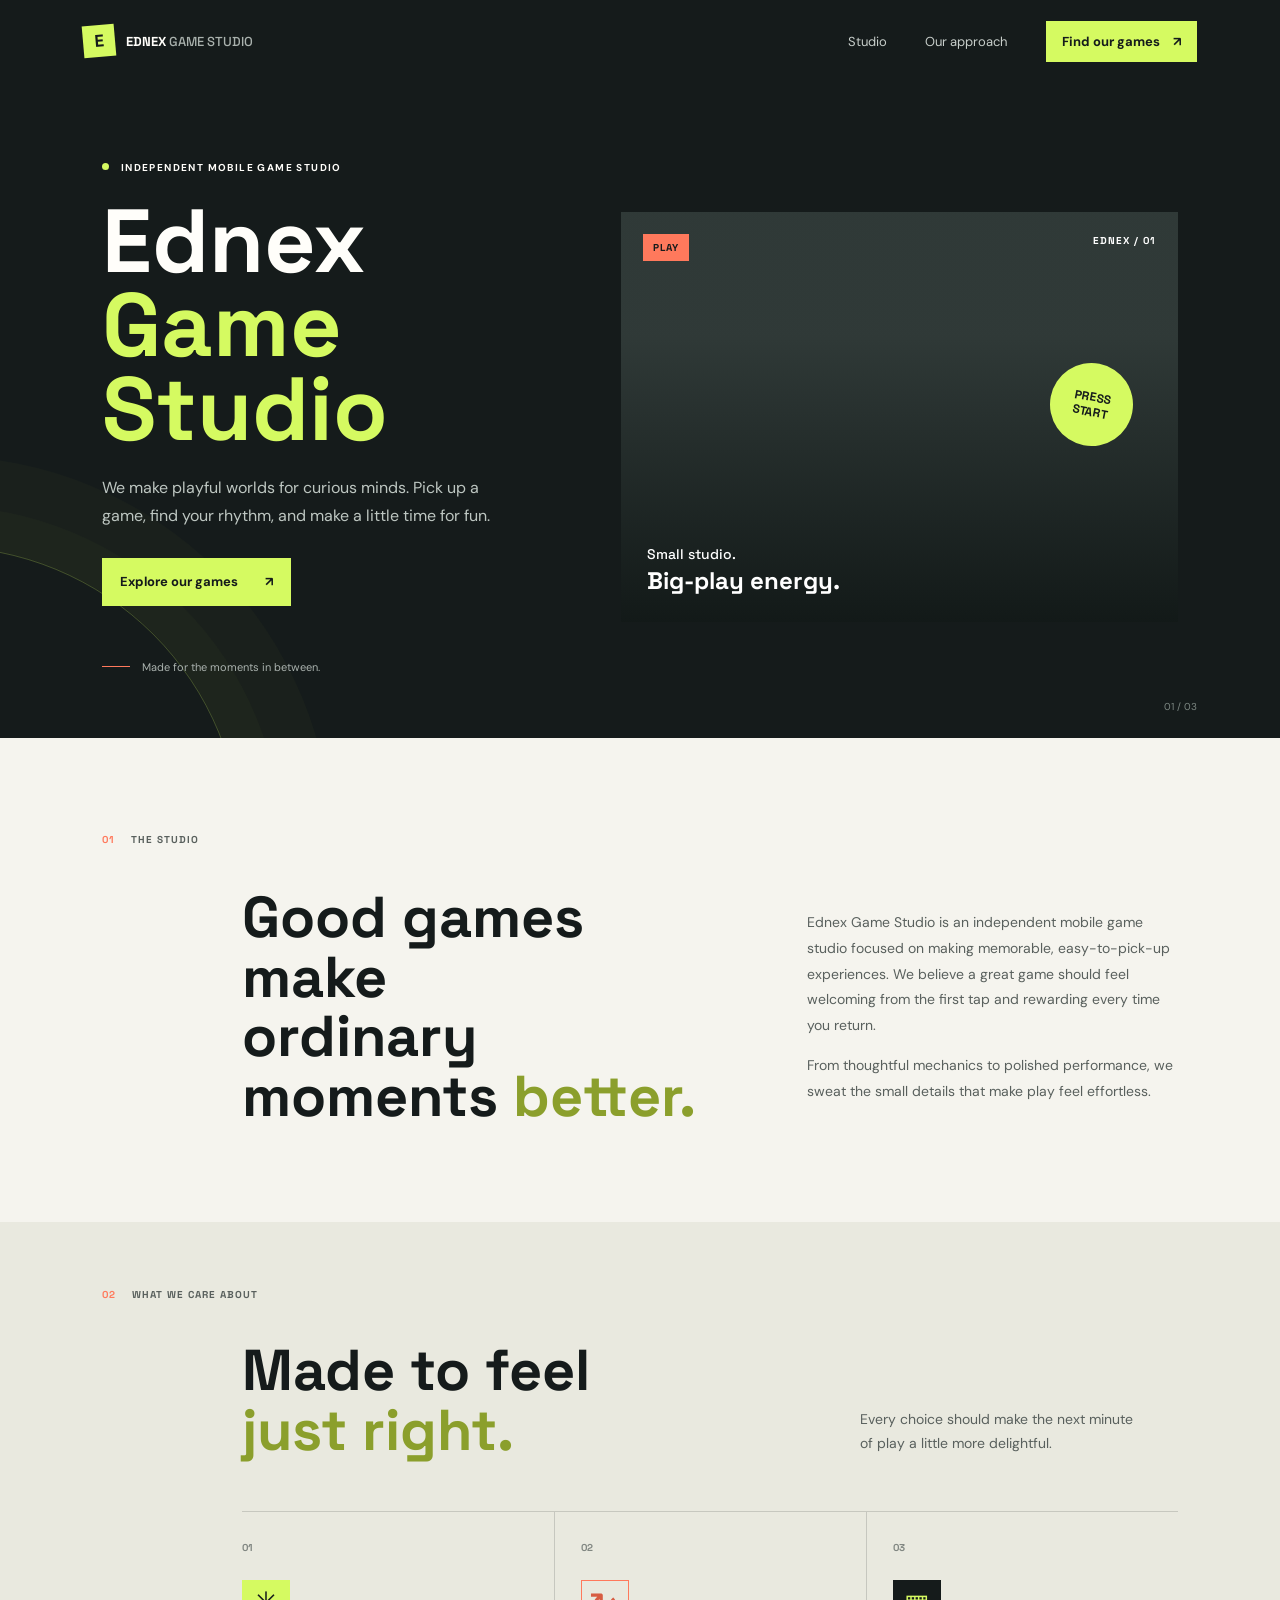
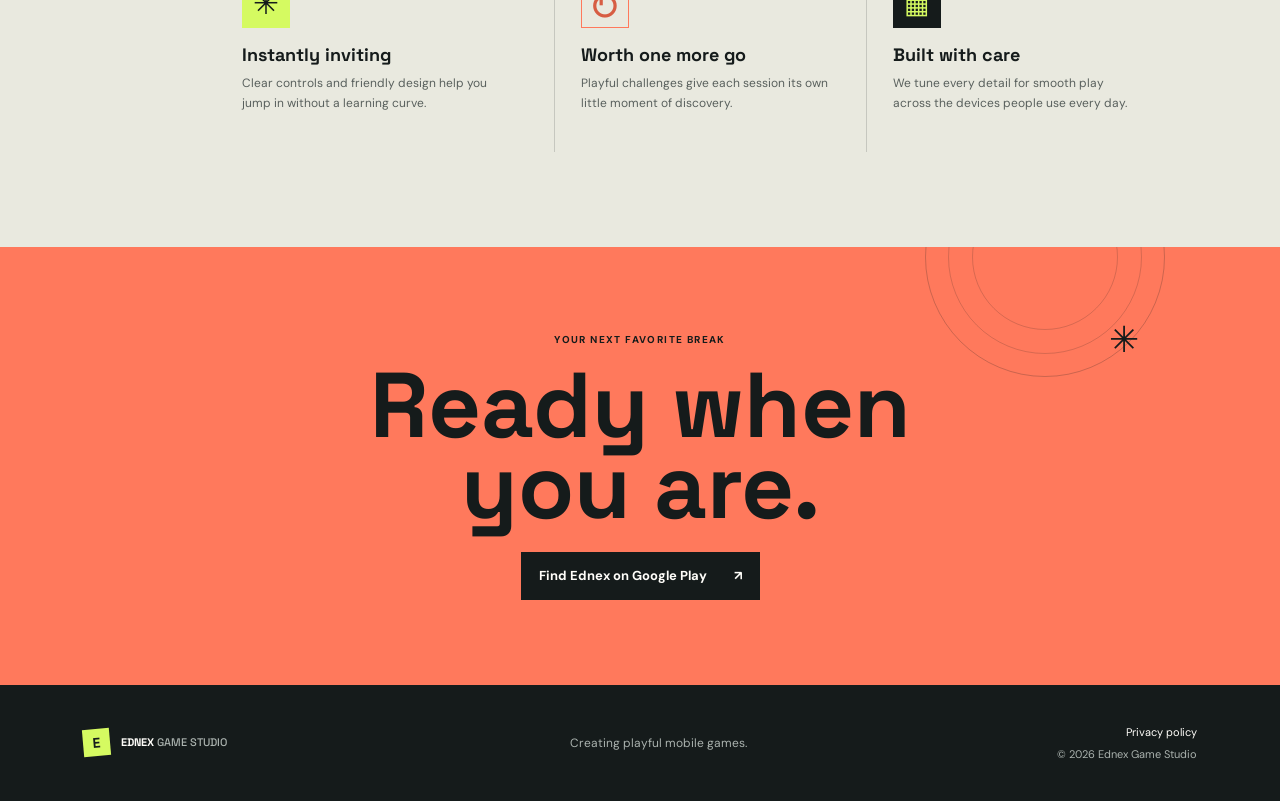
==== index.html @ 8e56c3a9 "Add Ednex Game Studio website" ====
<!doctype html>
<html lang="en">
<head>
  <meta charset="utf-8">
  <meta name="viewport" content="width=device-width, initial-scale=1">
  <meta name="theme-color" content="#151b1b">
  <meta name="description" content="Ednex Game Studio creates playful mobile games made for curious minds and quick breaks.">
  <title>Ednex Game Studio | Play a little different</title>
  <link rel="preconnect" href="https://fonts.googleapis.com">
  <link rel="preconnect" href="https://fonts.gstatic.com" crossorigin>
  <link href="https://fonts.googleapis.com/css2?family=DM+Sans:wght@400;500;600;700&family=Space+Grotesk:wght@500;600;700&display=swap" rel="stylesheet">
  <link rel="stylesheet" href="styles.css">
</head>
<body>
  <header class="site-header">
    <a class="brand" href="index.html" aria-label="Ednex Game Studio home">
      <span class="brand-mark" aria-hidden="true">E</span>
      <span>EDNEX <span class="brand-light">GAME STUDIO</span></span>
    </a>
    <nav aria-label="Main navigation">
      <a href="#studio">Studio</a>
      <a href="#approach">Our approach</a>
      <a class="nav-cta" href="https://play.google.com/store/search?q=Ednex%20Game%20Studio&c=apps" target="_blank" rel="noreferrer">Find our games <span aria-hidden="true">↗</span></a>
    </nav>
  </header>

  <main>
    <section class="hero" aria-labelledby="hero-title">
      <div class="hero-copy">
        <p class="eyebrow"><span class="status-dot"></span> INDEPENDENT MOBILE GAME STUDIO</p>
        <h1 id="hero-title">Ednex<br><span>Game Studio</span></h1>
        <p class="hero-description">We make playful worlds for curious minds. Pick up a game, find your rhythm, and make a little time for fun.</p>
        <a class="button button-lime" href="https://play.google.com/store/search?q=Ednex%20Game%20Studio&c=apps" target="_blank" rel="noreferrer">Explore our games <span aria-hidden="true">↗</span></a>
        <div class="hero-note"><span class="note-line"></span> Made for the moments in between.</div>
      </div>
      <div class="hero-art" role="img" aria-label="Colorful gaming setup with a controller and screen">
        <div class="art-label"><span>PLAY</span><span>EDNEX / 01</span></div>
        <div class="art-sticker" aria-hidden="true">PRESS<br>START</div>
        <div class="art-caption"><span>Small studio.</span><strong>Big-play energy.</strong></div>
      </div>
      <div class="hero-index" aria-hidden="true">01 / 03</div>
    </section>

    <section class="studio-section" id="studio">
      <div class="section-marker"><span>01</span><span>THE STUDIO</span></div>
      <div class="studio-content">
        <h2>Good games make<br>ordinary moments <em>better.</em></h2>
        <div class="studio-text">
          <p>Ednex Game Studio is an independent mobile game studio focused on making memorable, easy-to-pick-up experiences. We believe a great game should feel welcoming from the first tap and rewarding every time you return.</p>
          <p>From thoughtful mechanics to polished performance, we sweat the small details that make play feel effortless.</p>
        </div>
      </div>
    </section>

    <section class="approach-section" id="approach">
      <div class="section-marker"><span>02</span><span>WHAT WE CARE ABOUT</span></div>
      <div class="approach-heading"><h2>Made to feel<br><em>just right.</em></h2><p>Every choice should make the next minute of play a little more delightful.</p></div>
      <div class="principles">
        <article class="principle">
          <span class="principle-number">01</span>
          <div class="principle-symbol symbol-spark" aria-hidden="true">✳</div>
          <h3>Instantly inviting</h3>
          <p>Clear controls and friendly design help you jump in without a learning curve.</p>
        </article>
        <article class="principle">
          <span class="principle-number">02</span>
          <div class="principle-symbol symbol-loop" aria-hidden="true">↻</div>
          <h3>Worth one more go</h3>
          <p>Playful challenges give each session its own little moment of discovery.</p>
        </article>
        <article class="principle">
          <span class="principle-number">03</span>
          <div class="principle-symbol symbol-pixel" aria-hidden="true">▦</div>
          <h3>Built with care</h3>
          <p>We tune every detail for smooth play across the devices people use every day.</p>
        </article>
      </div>
    </section>

    <section class="play-section">
      <div class="play-orbit" aria-hidden="true"><span>✳</span></div>
      <p class="eyebrow">YOUR NEXT FAVORITE BREAK</p>
      <h2>Ready when<br>you are.</h2>
      <a class="button button-dark" href="https://play.google.com/store/search?q=Ednex%20Game%20Studio&c=apps" target="_blank" rel="noreferrer">Find Ednex on Google Play <span aria-hidden="true">↗</span></a>
    </section>
  </main>

  <footer class="site-footer">
    <a class="brand footer-brand" href="index.html"><span class="brand-mark" aria-hidden="true">E</span><span>EDNEX <span class="brand-light">GAME STUDIO</span></span></a>
    <p>Creating playful mobile games.</p>
    <div class="footer-meta"><a href="privacypolicy.html">Privacy policy</a><span>© <span id="year">2026</span> Ednex Game Studio</span></div>
  </footer>
</body>
</html>
---- styles.css ----
:root {
  color-scheme: light;
  --ink: #151b1b;
  --muted: #59605d;
  --lime: #d5fa61;
  --paper: #f5f4ee;
  --white: #fffefa;
  --coral: #ff795c;
  --line: rgba(21, 27, 27, .16);
  font-family: "DM Sans", sans-serif;
  font-synthesis: none;
  text-rendering: optimizeLegibility;
}

* { box-sizing: border-box; }
html { scroll-behavior: smooth; }
body { margin: 0; background: var(--paper); color: var(--ink); }
a { color: inherit; }
.site-header { height: 82px; padding: 0 6.5vw; display: flex; align-items: center; justify-content: space-between; background: var(--ink); color: var(--white); }
.brand { display: inline-flex; gap: 11px; align-items: center; text-decoration: none; font: 700 13px/1 "Space Grotesk", sans-serif; letter-spacing: 0; }
.brand-mark { width: 32px; height: 32px; display: grid; place-items: center; background: var(--lime); color: var(--ink); font-size: 17px; transform: rotate(-5deg); }
.brand-light { color: #aab2ae; font-weight: 500; }
.site-header nav { display: flex; align-items: center; gap: clamp(18px, 3vw, 42px); font-size: 13px; }
.site-header nav a { text-decoration: none; }
.site-header nav a:not(.nav-cta) { color: #c7ceca; }
.site-header nav a:hover, .footer-meta a:hover { color: var(--lime); }
.nav-cta { padding: 12px 16px; color: var(--ink); background: var(--lime); font-weight: 700; }
.nav-cta span { margin-left: 10px; }
.hero { min-height: 610px; padding: 78px 8vw 64px; position: relative; display: grid; grid-template-columns: .9fr 1.1fr; align-items: center; gap: 5vw; overflow: hidden; background: var(--ink); color: var(--white); }
.hero::before { content: ""; position: absolute; width: 600px; height: 600px; left: -360px; bottom: -410px; border: 1px solid rgba(213,250,97,.24); border-radius: 50%; box-shadow: 0 0 0 40px rgba(213,250,97,.025), 0 0 0 90px rgba(213,250,97,.025); pointer-events: none; }
.hero-copy { position: relative; z-index: 1; max-width: 560px; animation: rise .7s ease both; }
.eyebrow { margin: 0 0 24px; font-size: 10px; line-height: 1.5; font-weight: 700; letter-spacing: 1.4px; }
.status-dot { width: 7px; height: 7px; display: inline-block; margin-right: 8px; border-radius: 50%; background: var(--lime); vertical-align: 1px; }
h1, h2, h3, p { margin-top: 0; }
h1, h2, h3 { font-family: "Space Grotesk", sans-serif; }
.hero h1 { margin-bottom: 22px; font-size: clamp(54px, 7vw, 94px); line-height: .94; letter-spacing: 0; }
.hero h1 span { color: var(--lime); }
.hero-description { max-width: 405px; margin-bottom: 28px; color: #bdc6c1; font-size: 16px; line-height: 1.75; }
.button { min-height: 48px; padding: 0 18px; display: inline-flex; align-items: center; gap: 27px; text-decoration: none; font-size: 13px; font-weight: 700; transition: transform .18s ease, background .18s ease; }
.button:hover { transform: translateY(-2px); }
.button-lime { color: var(--ink); background: var(--lime); }
.button-lime:hover { background: #e2ff89; }
.hero-note { margin-top: 54px; display: flex; align-items: center; gap: 12px; color: #aab2ae; font-size: 11px; }
.note-line { width: 28px; height: 1px; background: var(--coral); }
.hero-art { min-height: 410px; position: relative; overflow: hidden; background: #313b39 url("https://images.unsplash.com/photo-1593305841991-05c297ba4575?auto=format&fit=crop&w=1400&q=85") center / cover no-repeat; animation: reveal .85s .12s ease both; }
.hero-art::before { content: ""; position: absolute; inset: 0; background: linear-gradient(180deg, rgba(10,16,15,.04) 30%, rgba(10,16,15,.78)); }
.art-label { position: absolute; top: 22px; left: 22px; right: 22px; display: flex; justify-content: space-between; color: white; font: 700 10px "Space Grotesk", sans-serif; letter-spacing: 1px; }
.art-label span:first-child { padding: 7px 10px; background: var(--coral); color: var(--ink); }
.art-sticker { width: 83px; height: 83px; position: absolute; top: 37%; right: 8%; display: grid; place-content: center; border-radius: 50%; background: var(--lime); color: var(--ink); text-align: center; font: 700 12px/1.2 "Space Grotesk", sans-serif; transform: rotate(11deg); }
.art-caption { position: absolute; left: 26px; bottom: 26px; display: grid; gap: 2px; color: white; font: 500 14px "Space Grotesk", sans-serif; }
.art-caption strong { font-size: 24px; }
.hero-index { position: absolute; right: 6.5vw; bottom: 25px; color: #7e8984; font-size: 10px; }
.studio-section, .approach-section { padding: 95px 8vw; }
.section-marker { display: flex; align-items: center; gap: 16px; color: var(--muted); font: 700 10px "Space Grotesk", sans-serif; letter-spacing: 1px; }
.section-marker span:first-child { color: var(--coral); }
.studio-content { margin: 42px 0 0 13%; display: grid; grid-template-columns: 1fr .8fr; gap: 8vw; align-items: center; }
.studio-content h2, .approach-heading h2 { margin-bottom: 0; font-size: clamp(36px, 4.5vw, 60px); line-height: 1.04; }
.studio-content em, .approach-heading em { color: #8b9f2c; font-style: normal; }
.studio-text { max-width: 410px; color: var(--muted); font-size: 14px; line-height: 1.85; }
.studio-text p:last-child { margin-bottom: 0; }
.approach-section { padding-top: 66px; background: #e9e9df; }
.approach-heading { margin: 40px 0 50px 13%; display: flex; align-items: end; justify-content: space-between; gap: 24px; }
.approach-heading p { max-width: 280px; margin: 0 4% 5px 0; color: var(--muted); font-size: 14px; line-height: 1.7; }
.principles { margin-left: 13%; border-top: 1px solid var(--line); display: grid; grid-template-columns: repeat(3, 1fr); }
.principle { min-height: 240px; padding: 23px 26px 16px 0; position: relative; }
.principle + .principle { padding-left: 26px; border-left: 1px solid var(--line); }
.principle-number { color: #818782; font: 700 10px "Space Grotesk", sans-serif; }
.principle-symbol { width: 48px; height: 48px; margin: 24px 0 15px; display: grid; place-items: center; color: var(--ink); font-size: 31px; }
.symbol-spark { background: var(--lime); }
.symbol-loop { border: 1px solid var(--coral); color: #d75d43; font-size: 39px; }
.symbol-pixel { background: var(--ink); color: var(--lime); font-size: 27px; }
.principle h3 { margin: 0 0 8px; font-size: 18px; }
.principle p { max-width: 250px; margin: 0; color: var(--muted); font-size: 12px; line-height: 1.65; }
.play-section { min-height: 410px; padding: 85px 20px; position: relative; overflow: hidden; display: grid; justify-items: center; align-content: center; background: var(--coral); text-align: center; }
.play-section .eyebrow { margin-bottom: 18px; }
.play-section h2 { margin-bottom: 25px; font-size: clamp(56px, 8vw, 92px); line-height: .88; }
.button-dark { color: var(--white); background: var(--ink); }
.button-dark:hover { background: #2d3836; }
.play-orbit { width: 240px; height: 240px; position: absolute; top: -110px; right: 9%; border: 1px solid rgba(21,27,27,.22); border-radius: 50%; }
.play-orbit::before, .play-orbit::after { content: ""; position: absolute; inset: 22px; border: 1px solid rgba(21,27,27,.17); border-radius: 50%; }
.play-orbit::after { inset: 46px; }
.play-orbit span { position: absolute; right: 25px; bottom: 13px; font-size: 36px; }
.site-footer { min-height: 116px; padding: 25px 6.5vw; display: grid; grid-template-columns: 1fr 1fr auto; gap: 20px; align-items: center; background: var(--ink); color: var(--white); }
.footer-brand { font-size: 11px; }
.footer-brand .brand-mark { width: 27px; height: 27px; font-size: 14px; }
.site-footer > p { margin: 0; color: #aab2ae; font-size: 12px; }
.footer-meta { display: grid; justify-items: end; gap: 8px; color: #aab2ae; font-size: 11px; }
.footer-meta a { color: var(--white); text-decoration: none; }

/* Policy page */
.policy-page { min-height: 100vh; background: var(--paper); }
.policy-header { background: var(--ink); }
.policy-main { max-width: 920px; margin: 0 auto; padding: 74px 28px 100px; }
.policy-kicker { margin-bottom: 14px; color: #78851f; font: 700 10px "Space Grotesk", sans-serif; letter-spacing: 1.2px; }
.policy-main h1 { margin-bottom: 10px; font-size: clamp(44px, 7vw, 68px); line-height: 1; }
.policy-updated { margin-bottom: 35px; color: var(--muted); font-size: 12px; }
.policy-intro { max-width: 720px; margin-bottom: 52px; color: #353d39; font-size: 16px; line-height: 1.8; }
.policy-main section { padding: 27px 0; border-top: 1px solid var(--line); }
.policy-main h2 { margin: 0 0 14px; font-size: 22px; }
.policy-main h3 { margin: 22px 0 8px; font-size: 15px; }
.policy-main p, .policy-main li { color: #4e5752; font-size: 14px; line-height: 1.8; }
.policy-main p:last-child { margin-bottom: 0; }
.policy-main ul { padding-left: 20px; }
.policy-main li + li { margin-top: 5px; }
.policy-main a { text-decoration-thickness: 1px; text-underline-offset: 3px; }
.policy-footer { margin-top: 0; }

@keyframes rise { from { opacity: 0; transform: translateY(14px); } to { opacity: 1; transform: translateY(0); } }
@keyframes reveal { from { opacity: 0; transform: translateX(12px); } to { opacity: 1; transform: translateX(0); } }
@media (max-width: 800px) {
  .site-header { height: auto; min-height: 72px; padding: 16px 6vw; gap: 15px; }
  .site-header nav { gap: 14px; font-size: 11px; }
  .site-header nav a:nth-child(2) { display: none; }
  .nav-cta { padding: 11px; }
  .hero { grid-template-columns: 1fr; gap: 35px; padding: 65px 8vw 70px; }
  .hero-art { min-height: 360px; }
  .hero-note { margin-top: 30px; }
  .hero-index { bottom: 25px; }
  .studio-content, .approach-heading, .principles { margin-left: 0; }
  .studio-content { grid-template-columns: 1fr; gap: 23px; }
  .approach-heading { align-items: start; flex-direction: column; }
  .approach-heading p { margin-right: 0; }
  .site-footer { grid-template-columns: 1fr auto; }
  .site-footer > p { display: none; }
}
@media (max-width: 540px) {
  .site-header { align-items: flex-start; flex-direction: column; }
  .site-header nav { width: 100%; justify-content: space-between; }
  .site-header nav a:nth-child(2) { display: inline; }
  .hero { padding-top: 52px; }
  .hero h1 { font-size: 57px; }
  .hero-art { min-height: 290px; }
  .studio-section, .approach-section { padding: 67px 8vw; }
  .studio-content { margin-top: 31px; }
  .principles { grid-template-columns: 1fr; }
  .principle { min-height: auto; padding: 20px 0 25px; }
  .principle + .principle { padding-left: 0; border-left: 0; border-top: 1px solid var(--line); }
  .principle-symbol { margin: 14px 0 12px; }
  .play-section { min-height: 355px; }
  .play-orbit { right: -100px; }
  .site-footer { padding: 25px 6vw; }
  .footer-meta { font-size: 10px; }
  .policy-main { padding: 54px 7vw 70px; }
}
@media (prefers-reduced-motion: reduce) {
  *, *::before, *::after { scroll-behavior: auto !important; animation-duration: .01ms !important; animation-iteration-count: 1 !important; transition-duration: .01ms !important; }
}
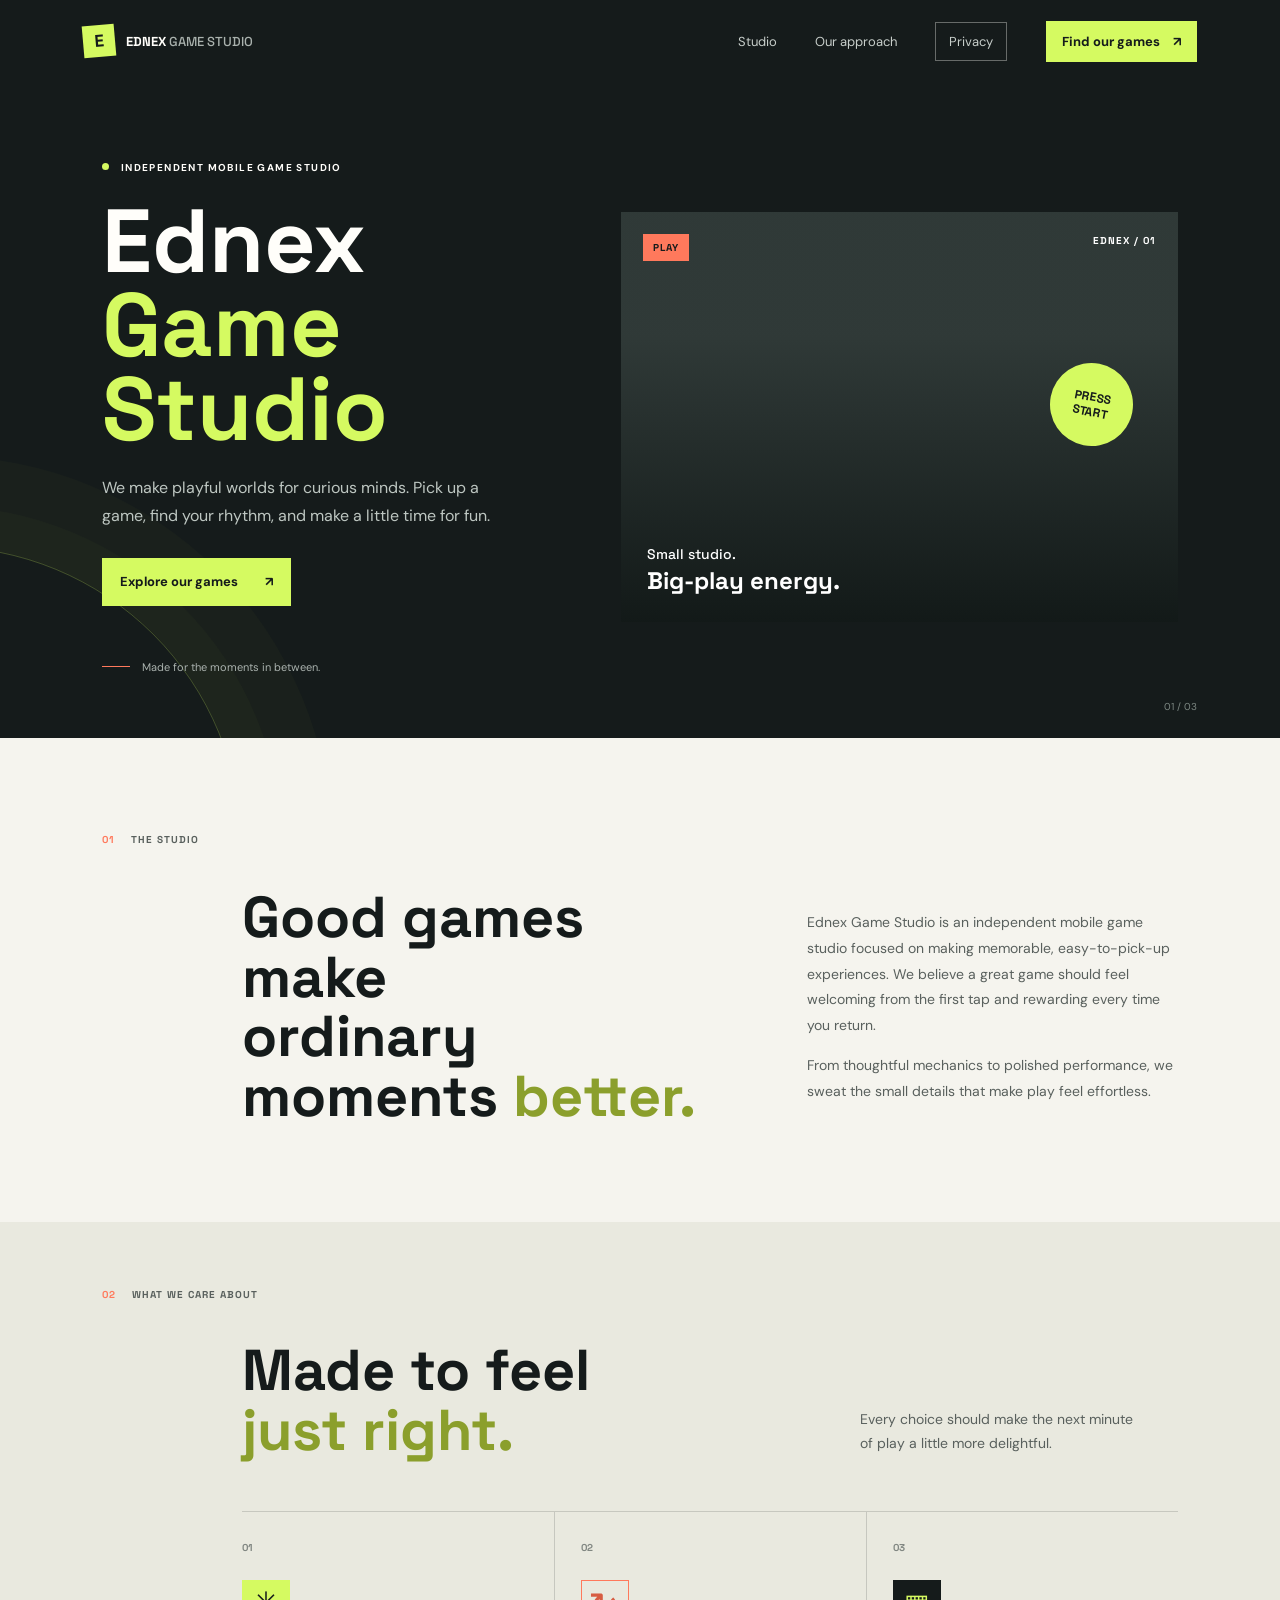
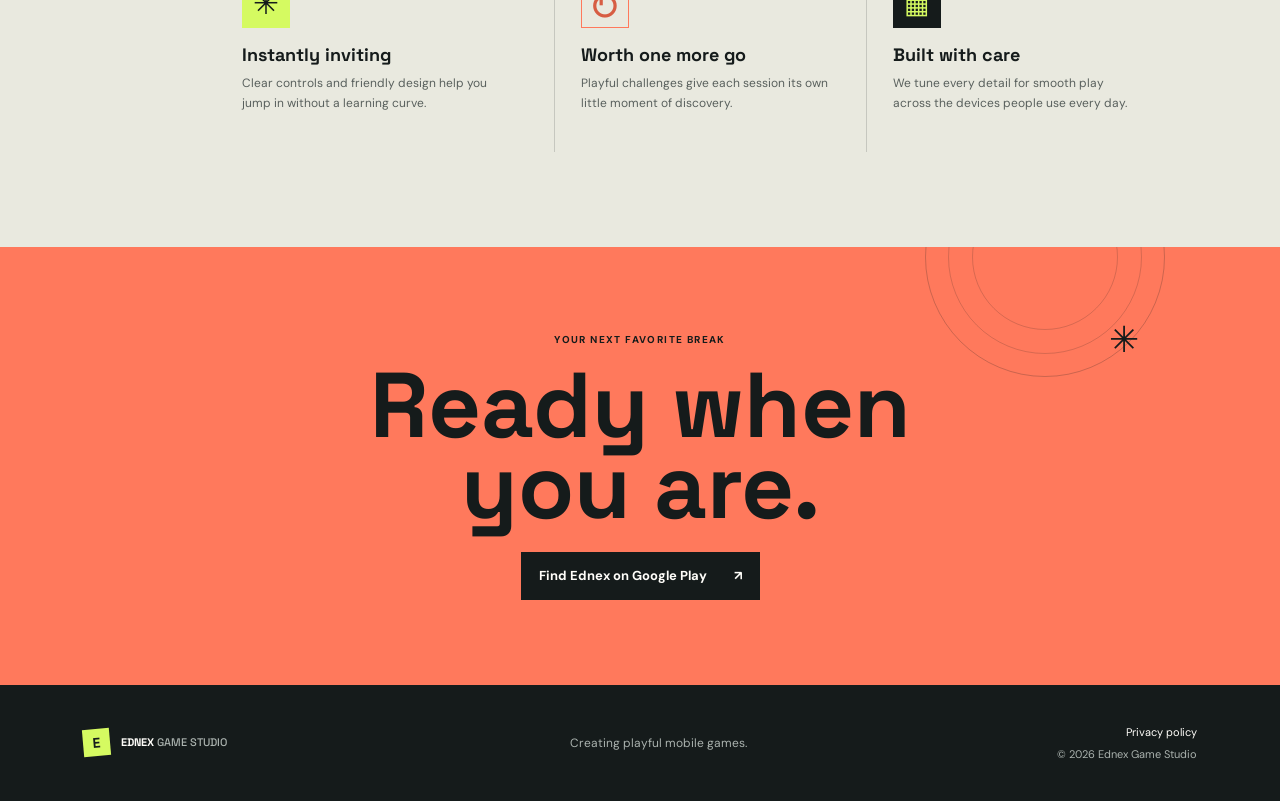
==== commit c1b08969: "Add privacy link to home header" ====
--- a/index.html
+++ b/index.html
@@ -20,6 +20,7 @@
     <nav aria-label="Main navigation">
       <a href="#studio">Studio</a>
       <a href="#approach">Our approach</a>
+      <a class="nav-privacy" href="privacypolicy.html">Privacy</a>
       <a class="nav-cta" href="https://play.google.com/store/search?q=Ednex%20Game%20Studio&c=apps" target="_blank" rel="noreferrer">Find our games <span aria-hidden="true">↗</span></a>
     </nav>
   </header>
--- a/styles.css
+++ b/styles.css
@@ -24,6 +24,8 @@
 .site-header nav a { text-decoration: none; }
 .site-header nav a:not(.nav-cta) { color: #c7ceca; }
 .site-header nav a:hover, .footer-meta a:hover { color: var(--lime); }
+.site-header nav .nav-privacy { padding: 10px 13px; border: 1px solid rgba(255,254,250,.35); }
+.site-header nav .nav-privacy:hover { border-color: var(--lime); }
 .nav-cta { padding: 12px 16px; color: var(--ink); background: var(--lime); font-weight: 700; }
 .nav-cta span { margin-left: 10px; }
 .hero { min-height: 610px; padding: 78px 8vw 64px; position: relative; display: grid; grid-template-columns: .9fr 1.1fr; align-items: center; gap: 5vw; overflow: hidden; background: var(--ink); color: var(--white); }
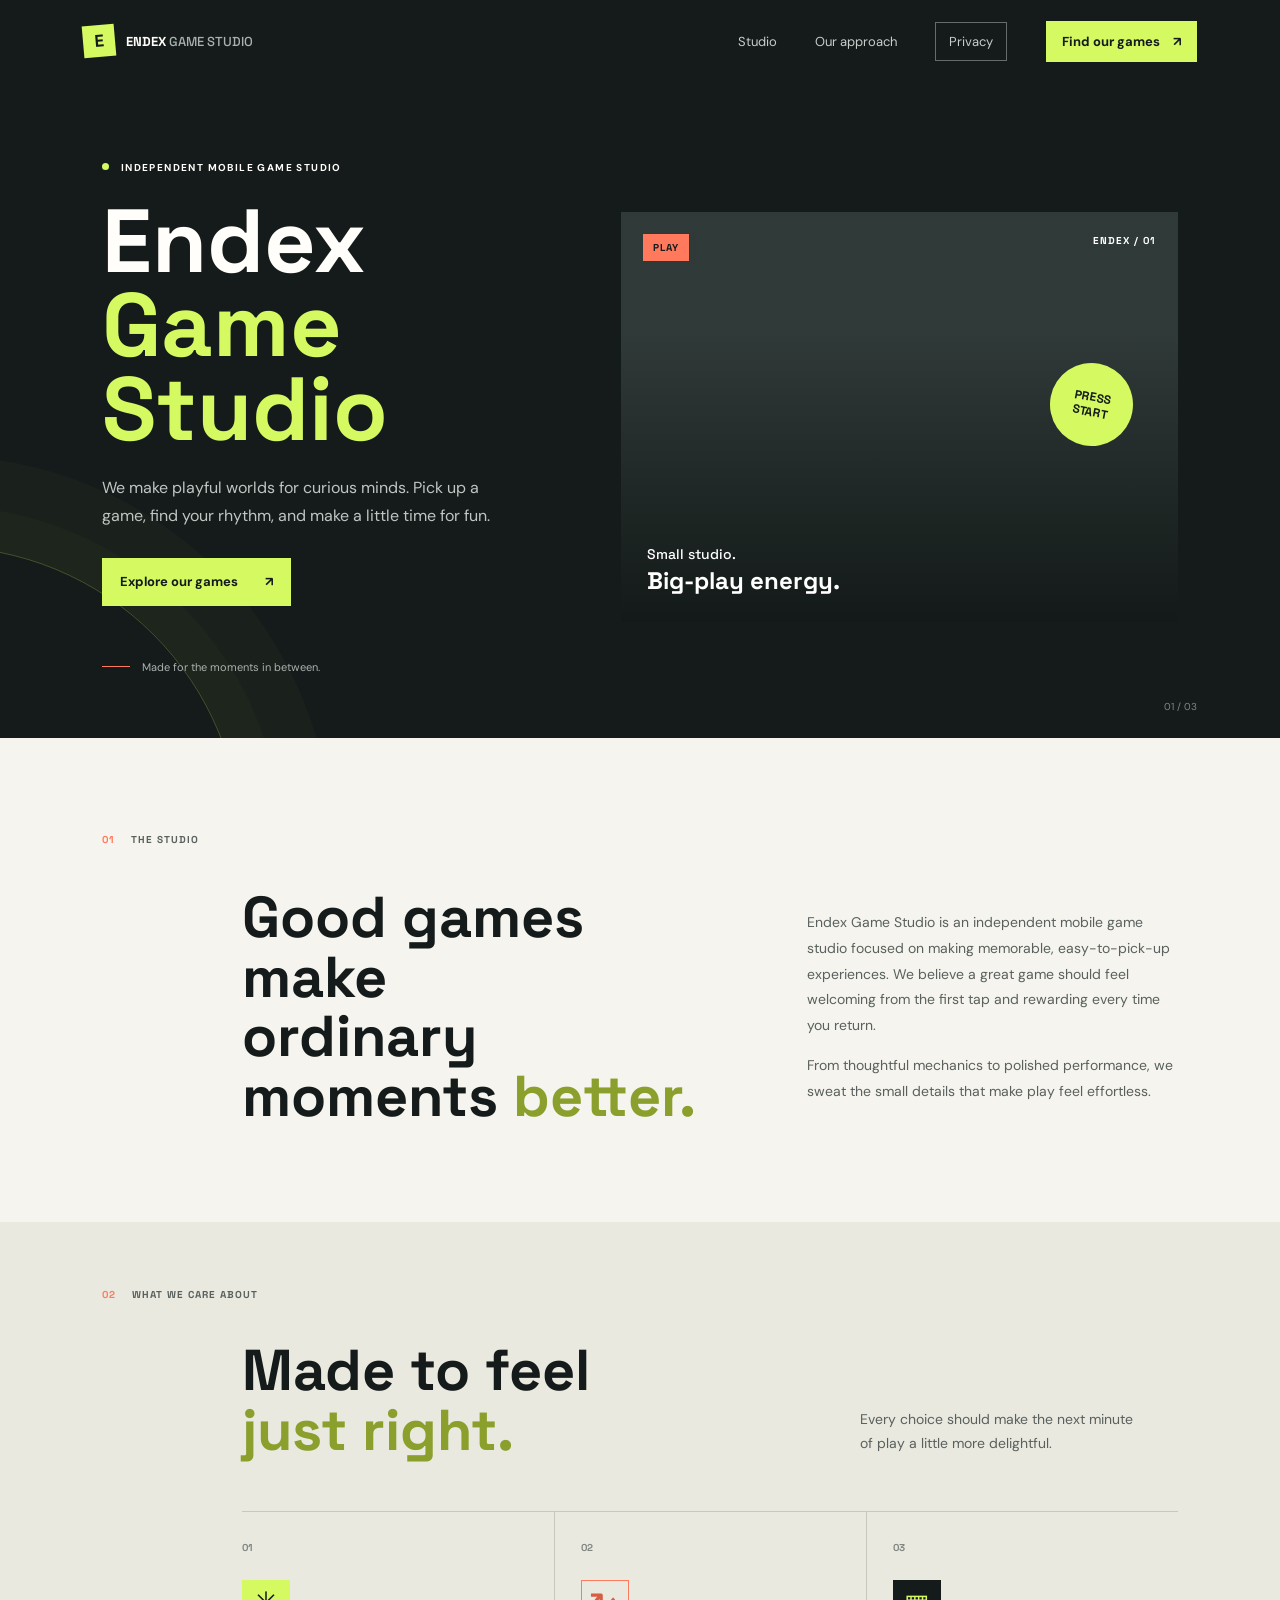
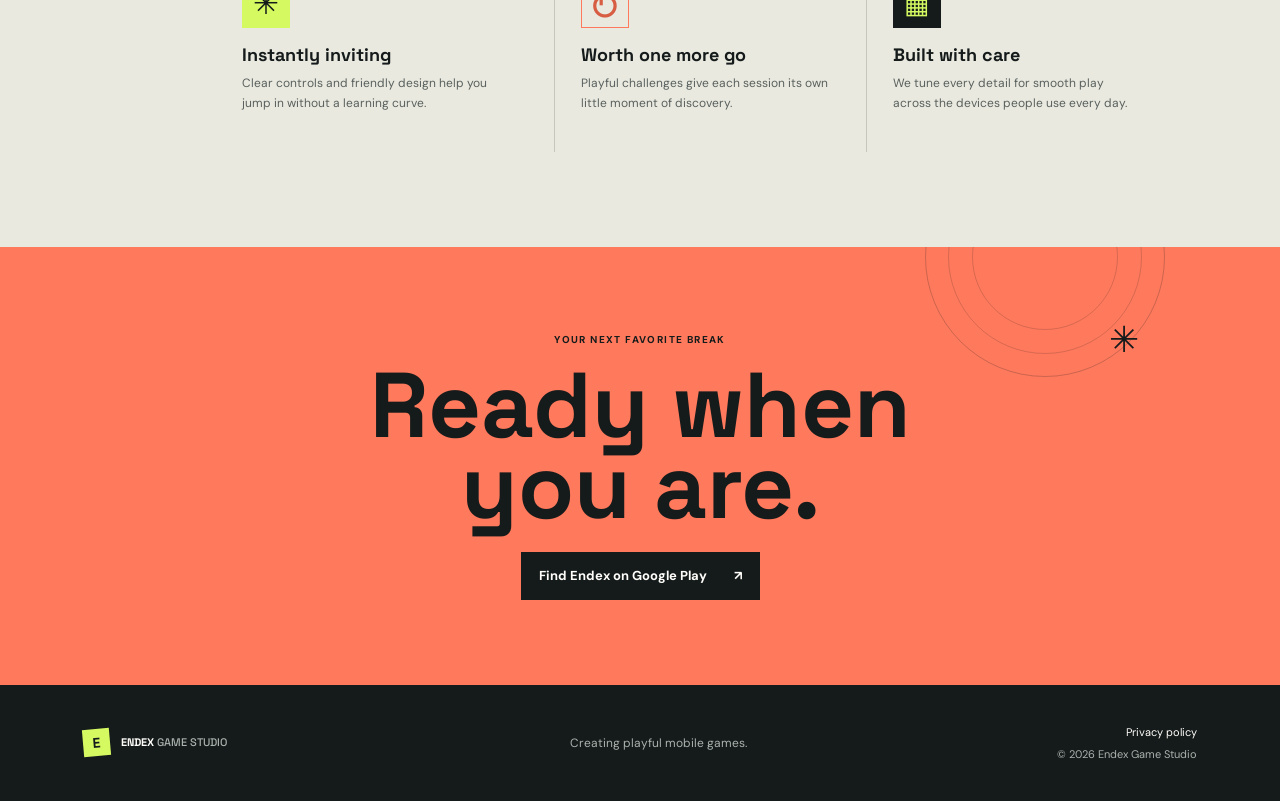
==== commit b067231b: "Update branding to Endex Game Studio Co-authored-by: Copilot <223556219+Copilot@users.noreply.github" ====
--- a/index.html
+++ b/index.html
@@ -4,8 +4,8 @@
   <meta charset="utf-8">
   <meta name="viewport" content="width=device-width, initial-scale=1">
   <meta name="theme-color" content="#151b1b">
-  <meta name="description" content="Ednex Game Studio creates playful mobile games made for curious minds and quick breaks.">
-  <title>Ednex Game Studio | Play a little different</title>
+  <meta name="description" content="Endex Game Studio creates playful mobile games made for curious minds and quick breaks.">
+  <title>Endex Game Studio | Play a little different</title>
   <link rel="preconnect" href="https://fonts.googleapis.com">
   <link rel="preconnect" href="https://fonts.gstatic.com" crossorigin>
   <link href="https://fonts.googleapis.com/css2?family=DM+Sans:wght@400;500;600;700&family=Space+Grotesk:wght@500;600;700&display=swap" rel="stylesheet">
@@ -13,15 +13,15 @@
 </head>
 <body>
   <header class="site-header">
-    <a class="brand" href="index.html" aria-label="Ednex Game Studio home">
+    <a class="brand" href="index.html" aria-label="Endex Game Studio home">
       <span class="brand-mark" aria-hidden="true">E</span>
-      <span>EDNEX <span class="brand-light">GAME STUDIO</span></span>
+      <span>ENDEX <span class="brand-light">GAME STUDIO</span></span>
     </a>
     <nav aria-label="Main navigation">
       <a href="#studio">Studio</a>
       <a href="#approach">Our approach</a>
       <a class="nav-privacy" href="privacypolicy.html">Privacy</a>
-      <a class="nav-cta" href="https://play.google.com/store/search?q=Ednex%20Game%20Studio&c=apps" target="_blank" rel="noreferrer">Find our games <span aria-hidden="true">↗</span></a>
+      <a class="nav-cta" href="https://play.google.com/store/search?q=Endex%20Game%20Studio&c=apps" target="_blank" rel="noreferrer">Find our games <span aria-hidden="true">↗</span></a>
     </nav>
   </header>
 
@@ -29,13 +29,13 @@
     <section class="hero" aria-labelledby="hero-title">
       <div class="hero-copy">
         <p class="eyebrow"><span class="status-dot"></span> INDEPENDENT MOBILE GAME STUDIO</p>
-        <h1 id="hero-title">Ednex<br><span>Game Studio</span></h1>
+        <h1 id="hero-title">Endex<br><span>Game Studio</span></h1>
         <p class="hero-description">We make playful worlds for curious minds. Pick up a game, find your rhythm, and make a little time for fun.</p>
-        <a class="button button-lime" href="https://play.google.com/store/search?q=Ednex%20Game%20Studio&c=apps" target="_blank" rel="noreferrer">Explore our games <span aria-hidden="true">↗</span></a>
+        <a class="button button-lime" href="https://play.google.com/store/search?q=Endex%20Game%20Studio&c=apps" target="_blank" rel="noreferrer">Explore our games <span aria-hidden="true">↗</span></a>
         <div class="hero-note"><span class="note-line"></span> Made for the moments in between.</div>
       </div>
       <div class="hero-art" role="img" aria-label="Colorful gaming setup with a controller and screen">
-        <div class="art-label"><span>PLAY</span><span>EDNEX / 01</span></div>
+        <div class="art-label"><span>PLAY</span><span>ENDEX / 01</span></div>
         <div class="art-sticker" aria-hidden="true">PRESS<br>START</div>
         <div class="art-caption"><span>Small studio.</span><strong>Big-play energy.</strong></div>
       </div>
@@ -47,7 +47,7 @@
       <div class="studio-content">
         <h2>Good games make<br>ordinary moments <em>better.</em></h2>
         <div class="studio-text">
-          <p>Ednex Game Studio is an independent mobile game studio focused on making memorable, easy-to-pick-up experiences. We believe a great game should feel welcoming from the first tap and rewarding every time you return.</p>
+          <p>Endex Game Studio is an independent mobile game studio focused on making memorable, easy-to-pick-up experiences. We believe a great game should feel welcoming from the first tap and rewarding every time you return.</p>
           <p>From thoughtful mechanics to polished performance, we sweat the small details that make play feel effortless.</p>
         </div>
       </div>
@@ -82,14 +82,14 @@
       <div class="play-orbit" aria-hidden="true"><span>✳</span></div>
       <p class="eyebrow">YOUR NEXT FAVORITE BREAK</p>
       <h2>Ready when<br>you are.</h2>
-      <a class="button button-dark" href="https://play.google.com/store/search?q=Ednex%20Game%20Studio&c=apps" target="_blank" rel="noreferrer">Find Ednex on Google Play <span aria-hidden="true">↗</span></a>
+      <a class="button button-dark" href="https://play.google.com/store/search?q=Endex%20Game%20Studio&c=apps" target="_blank" rel="noreferrer">Find Endex on Google Play <span aria-hidden="true">↗</span></a>
     </section>
   </main>
 
   <footer class="site-footer">
-    <a class="brand footer-brand" href="index.html"><span class="brand-mark" aria-hidden="true">E</span><span>EDNEX <span class="brand-light">GAME STUDIO</span></span></a>
+    <a class="brand footer-brand" href="index.html"><span class="brand-mark" aria-hidden="true">E</span><span>ENDEX <span class="brand-light">GAME STUDIO</span></span></a>
     <p>Creating playful mobile games.</p>
-    <div class="footer-meta"><a href="privacypolicy.html">Privacy policy</a><span>© <span id="year">2026</span> Ednex Game Studio</span></div>
+    <div class="footer-meta"><a href="privacypolicy.html">Privacy policy</a><span>© <span id="year">2026</span> Endex Game Studio</span></div>
   </footer>
 </body>
 </html>
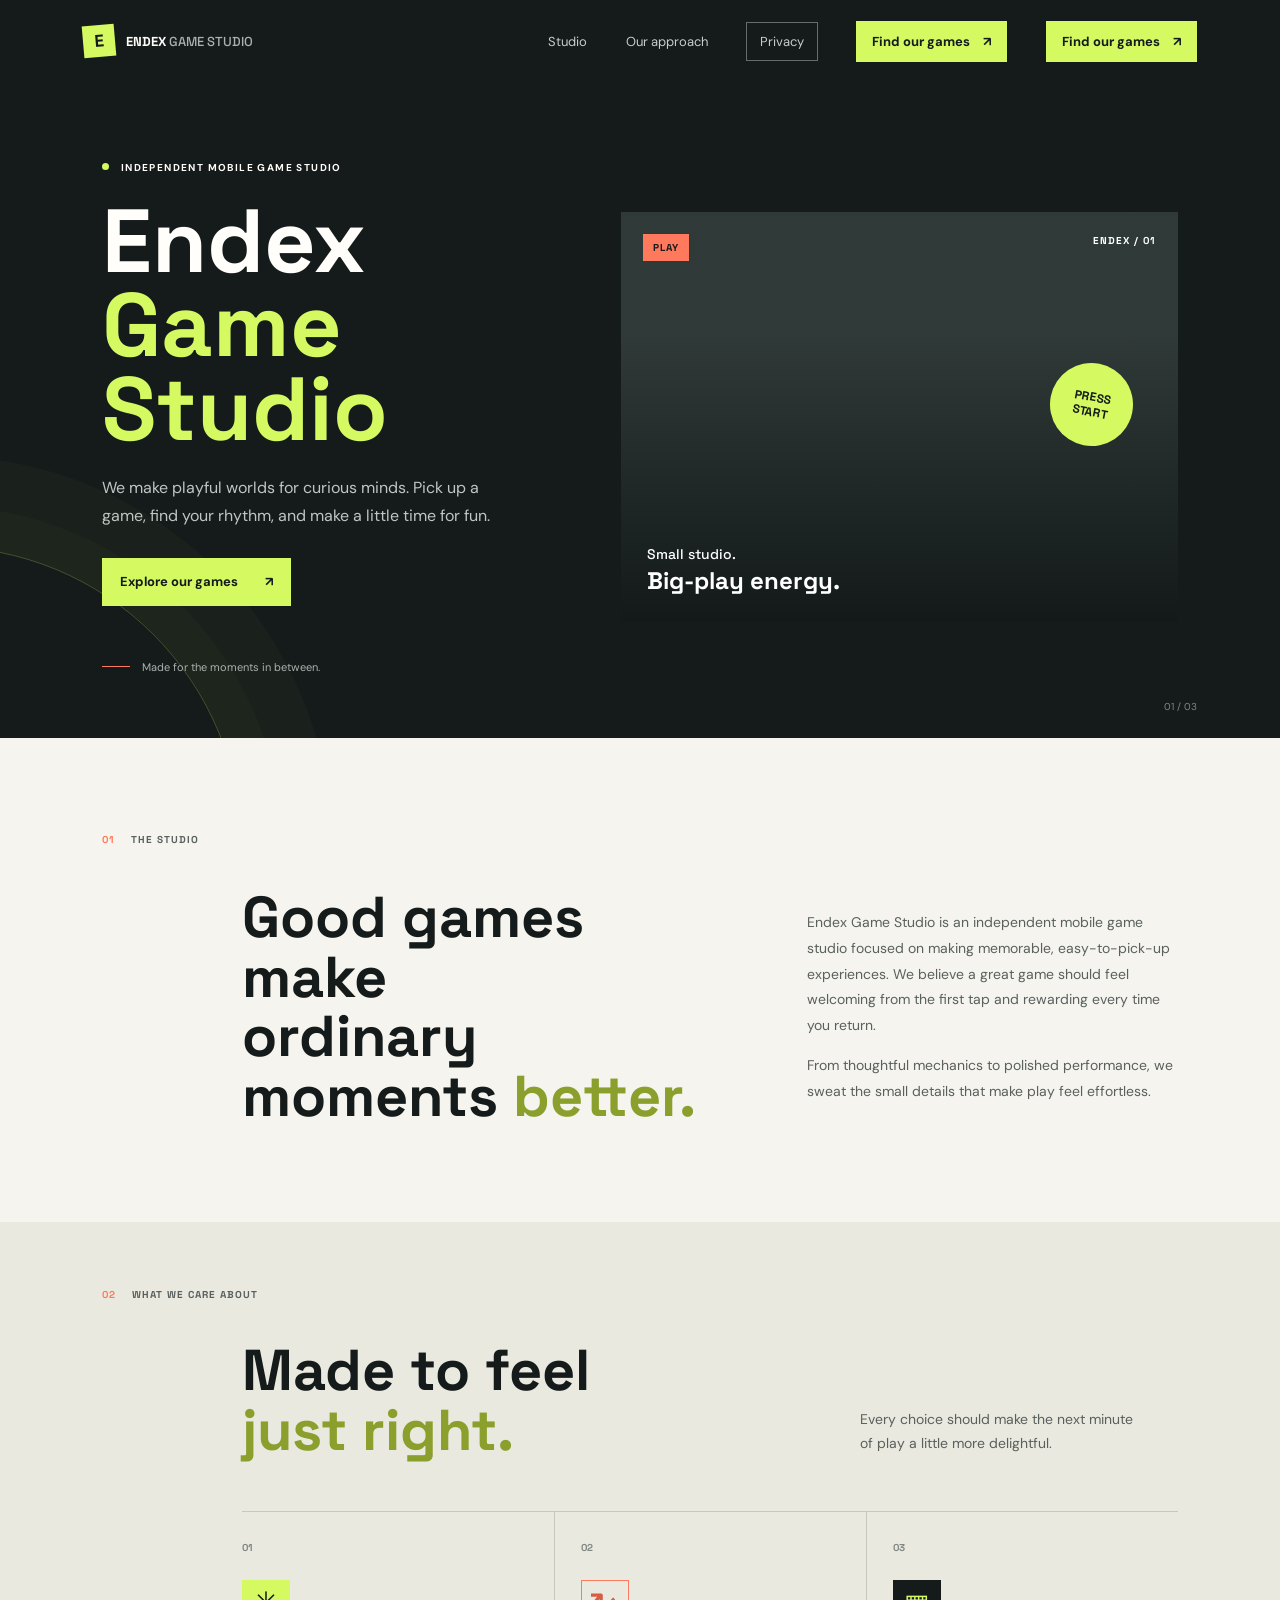
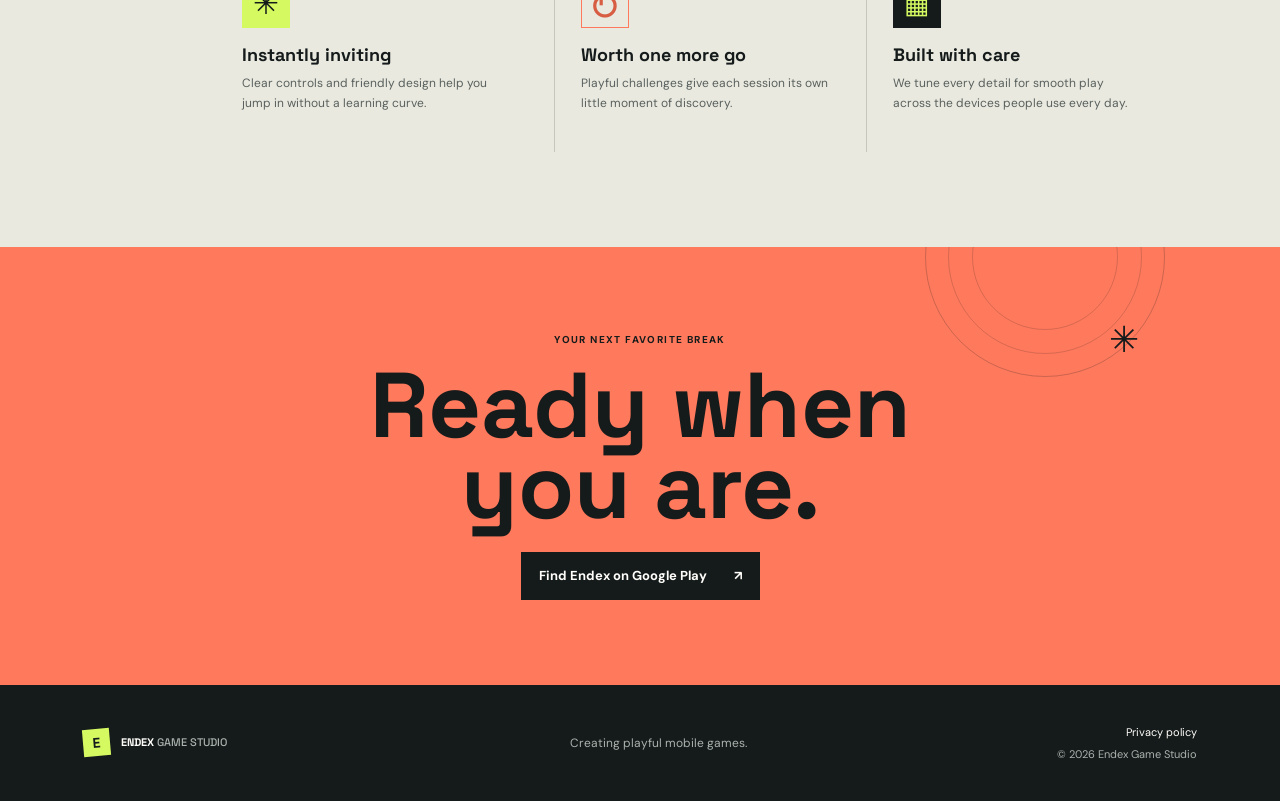
==== commit e098a3ae: "Update index.html" ====
--- a/index.html
+++ b/index.html
@@ -21,7 +21,8 @@
       <a href="#studio">Studio</a>
       <a href="#approach">Our approach</a>
       <a class="nav-privacy" href="privacypolicy.html">Privacy</a>
-      <a class="nav-cta" href="https://play.google.com/store/search?q=Endex%20Game%20Studio&c=apps" target="_blank" rel="noreferrer">Find our games <span aria-hidden="true">↗</span></a>
+<a class="nav-cta" href="https://play.google.com/store/apps/developer?id=Endex+Game+Studio" target="_blank" rel="noreferrer">
+  Find our games <span aria-hidden="true">↗</span>      <a class="nav-cta" href="https://play.google.com/store/search?q=Endex%20Game%20Studio&c=apps" target="_blank" rel="noreferrer">Find our games <span aria-hidden="true">↗</span></a>
     </nav>
   </header>
 
@@ -92,4 +93,4 @@
     <div class="footer-meta"><a href="privacypolicy.html">Privacy policy</a><span>© <span id="year">2026</span> Endex Game Studio</span></div>
   </footer>
 </body>
-</html>+</html>
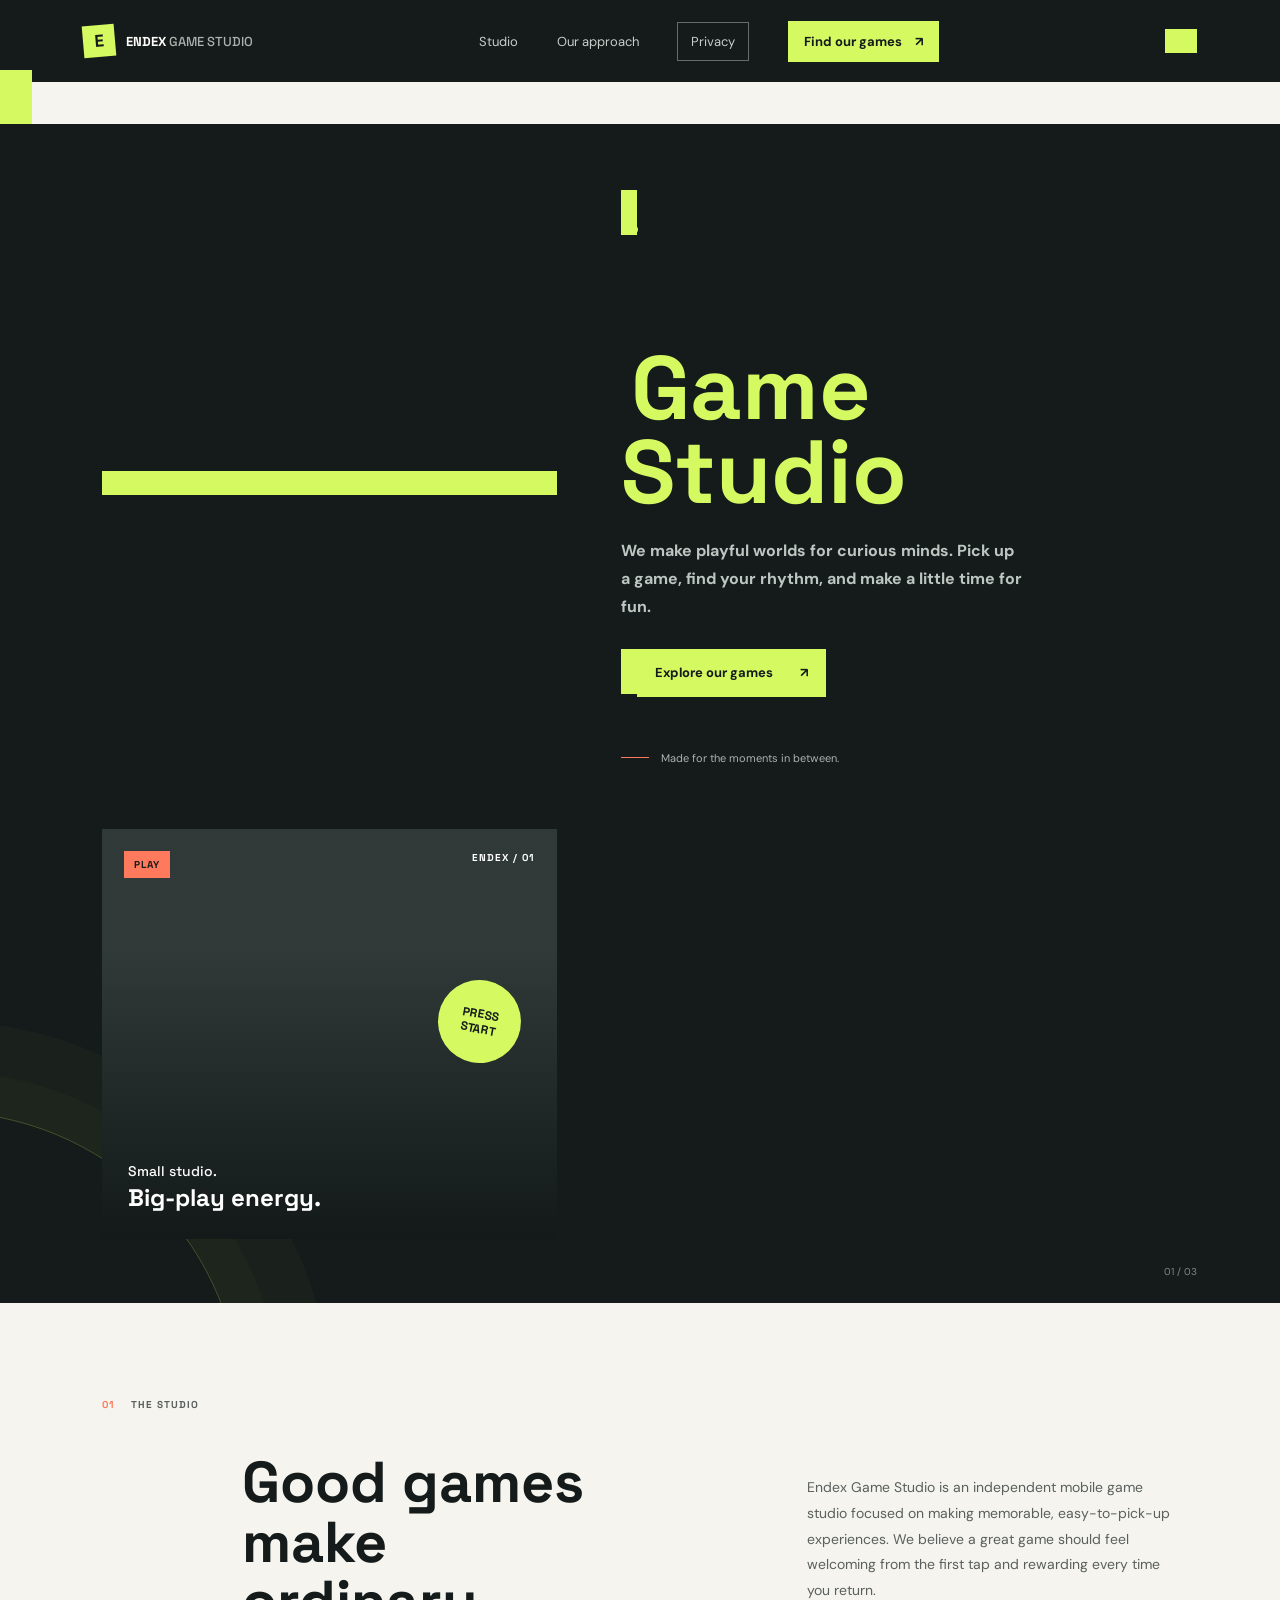
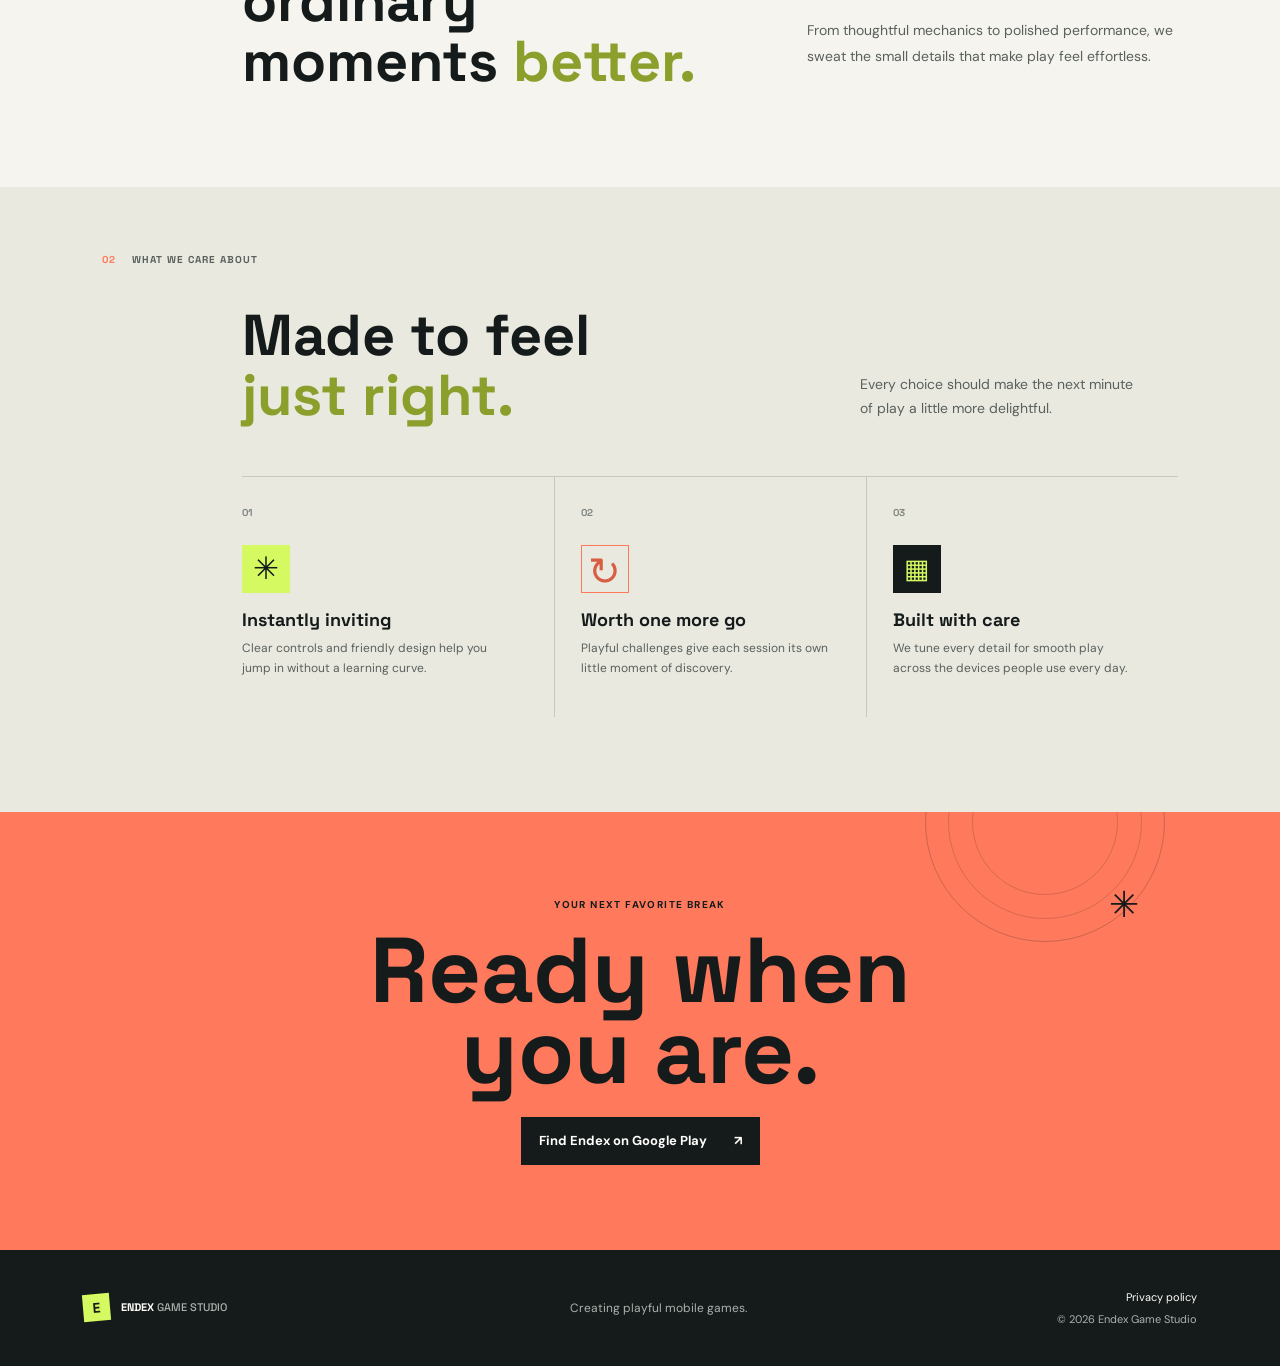
==== commit d7b35bb3: "Update index.html" ====
--- a/index.html
+++ b/index.html
@@ -22,7 +22,7 @@
       <a href="#approach">Our approach</a>
       <a class="nav-privacy" href="privacypolicy.html">Privacy</a>
 <a class="nav-cta" href="https://play.google.com/store/apps/developer?id=Endex+Game+Studio" target="_blank" rel="noreferrer">
-  Find our games <span aria-hidden="true">↗</span>      <a class="nav-cta" href="https://play.google.com/store/search?q=Endex%20Game%20Studio&c=apps" target="_blank" rel="noreferrer">Find our games <span aria-hidden="true">↗</span></a>
+  Find our games <span aria-hidden="true">↗</span>   
     </nav>
   </header>
 
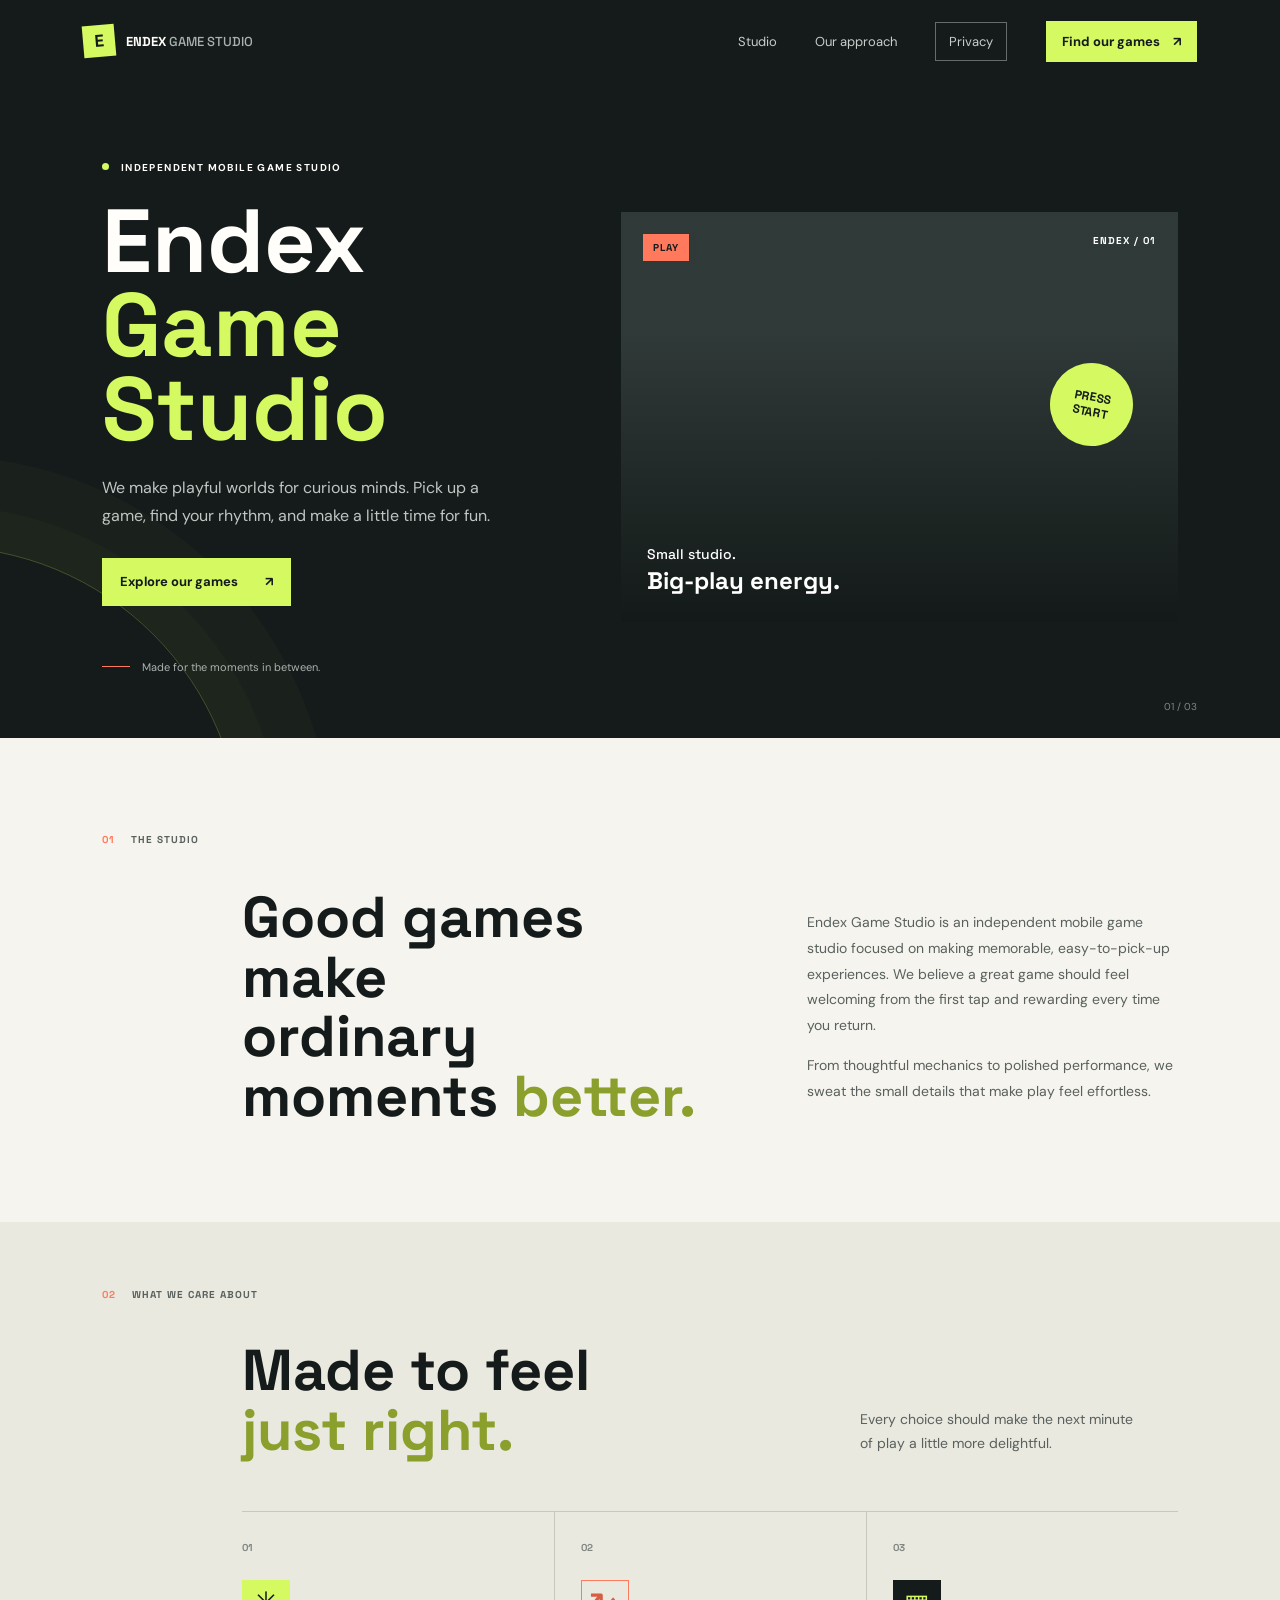
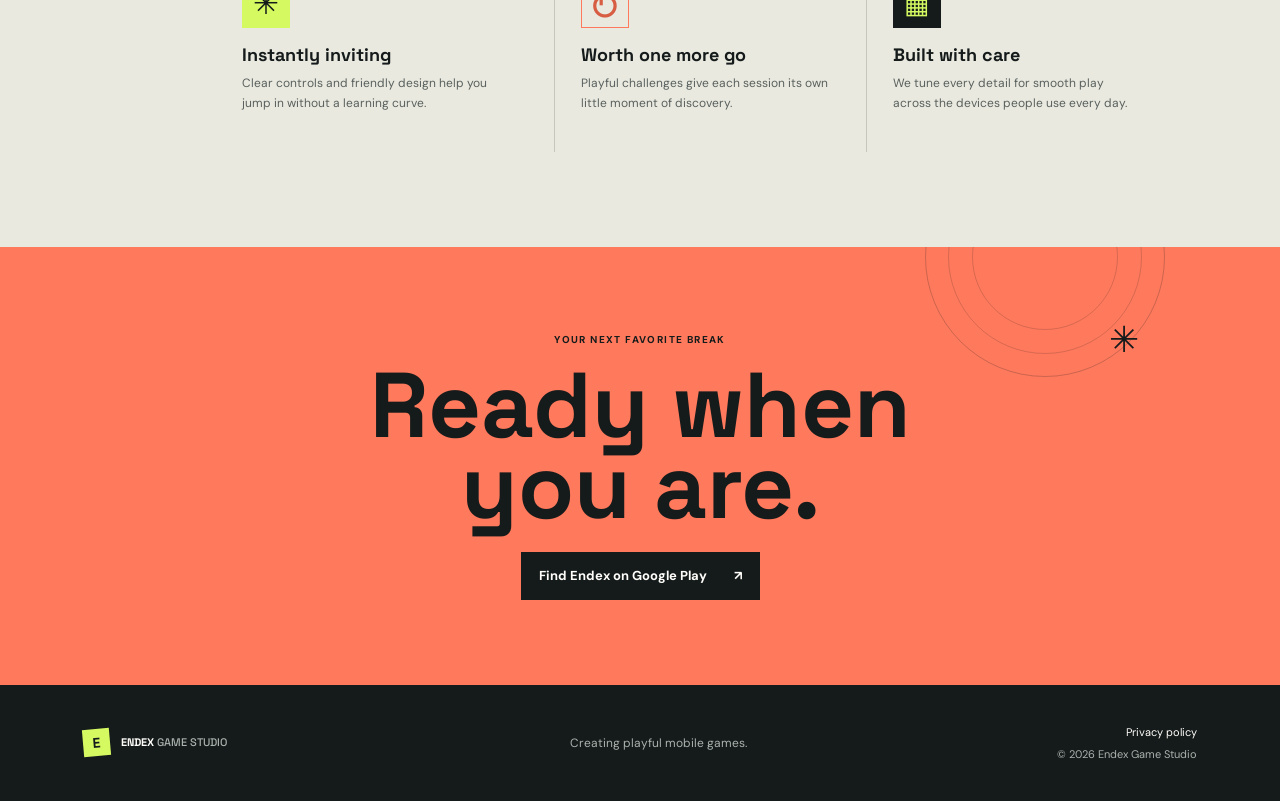
==== commit a9142596: "Update index.html" ====
--- a/index.html
+++ b/index.html
@@ -1,6 +1,6 @@
 <!doctype html>
 <html lang="en">
-<head>
+ <head>
   <meta charset="utf-8">
   <meta name="viewport" content="width=device-width, initial-scale=1">
   <meta name="theme-color" content="#151b1b">
@@ -21,8 +21,12 @@
       <a href="#studio">Studio</a>
       <a href="#approach">Our approach</a>
       <a class="nav-privacy" href="privacypolicy.html">Privacy</a>
-<a class="nav-cta" href="https://play.google.com/store/apps/developer?id=Endex+Game+Studio" target="_blank" rel="noreferrer">
-  Find our games <span aria-hidden="true">↗</span>   
+<a class="nav-cta"
+   href="https://play.google.com/store/apps/developer?id=Endex+Game+Studio"
+   target="_blank"
+   rel="noreferrer">
+  Find our games <span aria-hidden="true">↗</span>
+</a> 
     </nav>
   </header>
 
